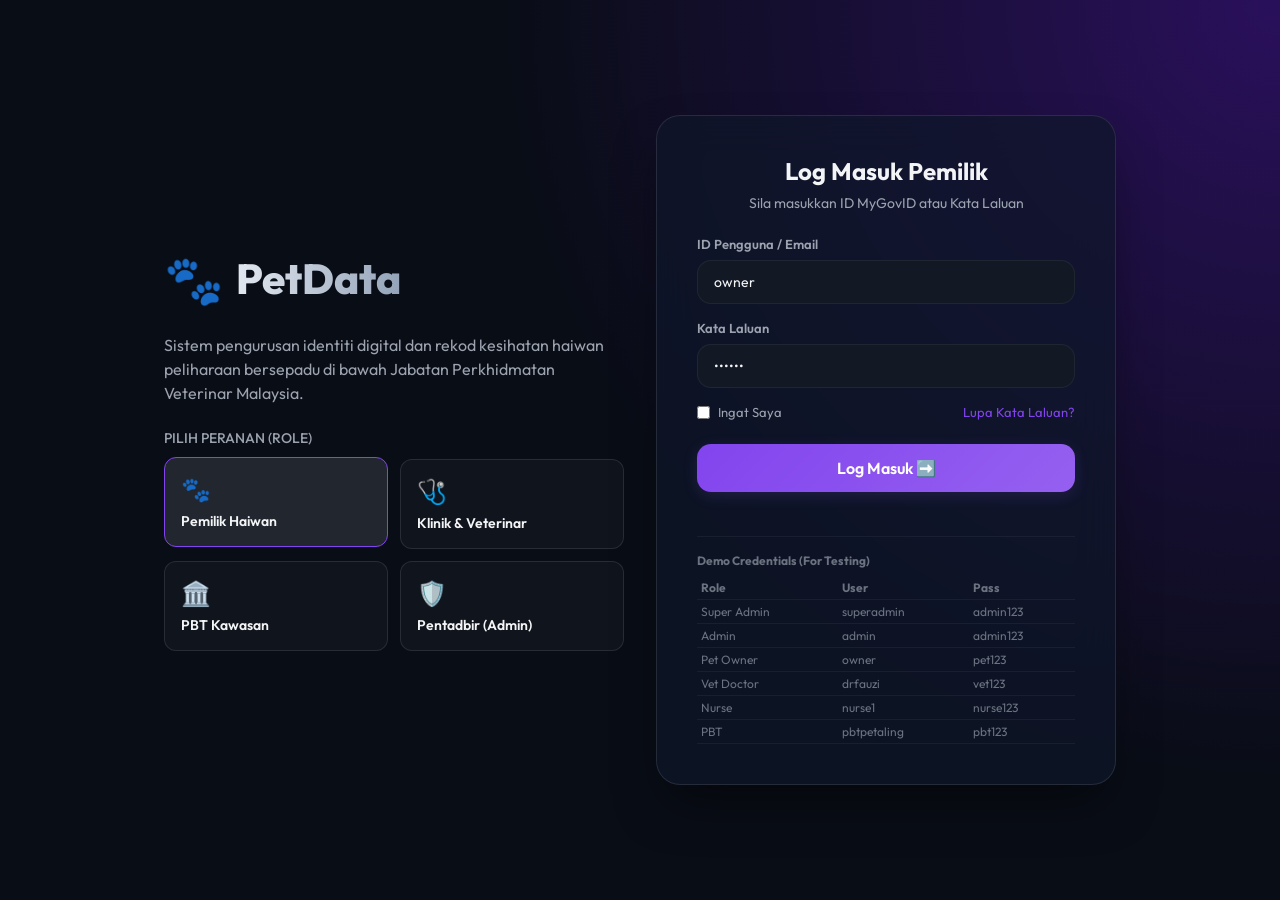
==== admin.html @ 76ea4204 "feat: Add Role-Based Access Control (RBAC) and Login Portal - Added login.html with role selector ca" ====
<!DOCTYPE html>
<html lang="ms">
<head>
  <meta charset="UTF-8">
  <meta name="viewport" content="width=device-width, initial-scale=1.0">
  <title>🛡️ PetData — Admin Dashboard</title>
  <link rel="stylesheet" href="./style.css">
  <style>
    /* Admin specific overrides */
    .app-container {
      --primary: hsl(217, 91%, 60%); /* Blue tint for admin */
      --secondary: hsl(217, 30%, 20%);
    }
  </style>
</head>
<body>
  <div class="app-container">
    
    <!-- --- Sidebar Navigation --- -->
    <aside class="sidebar">
      <div class="logo-container">
        <div class="logo-icon" style="background: linear-gradient(135deg, var(--primary), #1e3a8a);">🛡️</div>
        <div class="logo-text">Admin Panel</div>
      </div>
      
      <nav class="nav-menu">
        <div class="nav-item active" data-tab="admin-dash" id="nav-admin-dash">
          <span class="nav-icon">📈</span>
          <span>Ringkasan Keseluruhan</span>
        </div>
        <div class="nav-item" data-tab="admin-users" id="nav-admin-users">
          <span class="nav-icon">👥</span>
          <span>Pengurusan Pengguna</span>
        </div>
        <div class="nav-item" data-tab="admin-approval" id="nav-admin-approval">
          <span class="nav-icon">✅</span>
          <span>Kelulusan Pendaftaran</span>
        </div>
        <div class="nav-item" data-tab="admin-clinics" id="nav-admin-clinics">
          <span class="nav-icon">🏥</span>
          <span>Klinik & Veterinar</span>
        </div>
        <!-- Super Admin Only tabs -->
        <div class="nav-item superadmin-only" data-tab="admin-audit" id="nav-admin-audit" style="display: none;">
          <span class="nav-icon">📋</span>
          <span>Log Audit Sistem</span>
        </div>
        <div class="nav-item superadmin-only" data-tab="admin-settings" id="nav-admin-settings" style="display: none;">
          <span class="nav-icon">⚙️</span>
          <span>Tetapan API DVS</span>
        </div>
      </nav>
      
      <div class="sidebar-footer">
        <div class="theme-switch-container">
          <span>Mod Cerah / Gelap</span>
          <div class="theme-toggle" id="theme-toggle-btn"></div>
        </div>
      </div>
    </aside>

    <!-- --- Main Display Area --- -->
    <main class="main-window">
      
      <header class="top-header">
        <div class="header-title-section">
          <h1 id="page-title">Papan Pemuka Pentadbir</h1>
          <p id="page-subtitle">Pusat kawalan utama PetData DVS.</p>
        </div>
        
        <div class="header-controls">
          <!-- Auth User Info Injection -->
          <div class="user-profile-badge" style="display: flex; align-items: center; gap: 10px;">
            <div class="user-avatar" id="user-avatar-display">--</div>
            <div style="display: flex; flex-direction: column; line-height: 1.2;">
              <span class="user-name" id="user-name-display" style="font-weight: 600;">Loading...</span>
              <span id="user-role-display" style="font-size: 11px; font-weight: 600;">--</span>
            </div>
          </div>
          <button id="logout-btn" class="btn-secondary" style="padding: 6px 12px; font-size: 12px; margin-left: 8px; border-color: rgba(239, 68, 68, 0.3); color: var(--danger);">Log Keluar</button>
        </div>
      </header>

      <div class="content-body">
        
        <!-- SECTION: DASHBOARD -->
        <section class="tab-pane active" id="tab-admin-dash">
          <div class="widget-row" style="margin-bottom: 24px;">
            <div class="glass-card metric-card">
              <div class="metric-icon">👥</div>
              <div class="metric-data">
                <h3>Jumlah Pengguna Aktif</h3>
                <div class="metric-value">12,450</div>
              </div>
            </div>
            <div class="glass-card metric-card">
              <div class="metric-icon">🐾</div>
              <div class="metric-data">
                <h3>Haiwan Berdaftar</h3>
                <div class="metric-value">34,192</div>
              </div>
            </div>
            <div class="glass-card metric-card">
              <div class="metric-icon">🏥</div>
              <div class="metric-data">
                <h3>Klinik Panel DVS</h3>
                <div class="metric-value">84</div>
              </div>
            </div>
            <div class="glass-card metric-card">
              <div class="metric-icon">⏳</div>
              <div class="metric-data">
                <h3>Menunggu Kelulusan</h3>
                <div class="metric-value" style="color: var(--warning);">142</div>
              </div>
            </div>
          </div>
          
          <div class="dashboard-grid">
            <div class="glass-card">
              <h3>Statistik Pendaftaran Bulanan</h3>
              <div style="height: 250px; display: flex; align-items: center; justify-content: center; border: 1px dashed rgba(255,255,255,0.1); margin-top: 16px; border-radius: 8px;">
                <span style="color: var(--text-secondary);">[ Carta Bar Pendaftaran - Ruang Mockup ]</span>
              </div>
            </div>
            <div class="glass-card">
              <h3>Notis Sistem Terkini</h3>
              <ul style="padding-left: 20px; color: var(--text-secondary); margin-top: 16px; display: flex; flex-direction: column; gap: 12px;">
                <li><strong>Update v1.2:</strong> Modul NFC telah dikemaskini.</li>
                <li><strong>Penyelenggaraan:</strong> Vet Registry API downtime pada 15 Jun (2AM - 4AM).</li>
                <li><strong>Laporan Kes:</strong> Peningkatan kes Sporo di daerah Klang. Alert dihantar ke klinik.</li>
              </ul>
            </div>
          </div>
        </section>

        <!-- SECTION: PENGGUNA -->
        <section class="tab-pane" id="tab-admin-users">
          <div class="glass-card">
            <div style="display: flex; justify-content: space-between; align-items: center; margin-bottom: 20px;">
              <h2>Pengurusan Pengguna Sistem</h2>
              <button class="btn-primary">➕ Tambah Pengguna</button>
            </div>
            
            <div style="overflow-x: auto;">
              <table class="history-table" style="width: 100%;">
                <thead>
                  <tr>
                    <th>ID</th>
                    <th>Nama</th>
                    <th>Email</th>
                    <th>Peranan (Role)</th>
                    <th>Tindakan</th>
                  </tr>
                </thead>
                <tbody>
                  <tr>
                    <td>OW001</td>
                    <td>Engku Helmy</td>
                    <td>engkuhelmy@gmail.com</td>
                    <td><span class="badge" style="background: var(--bg-tertiary);">Pet Owner</span></td>
                    <td><button class="btn-secondary" style="padding: 4px 8px; font-size: 12px;">Edit</button></td>
                  </tr>
                  <tr>
                    <td>VT001</td>
                    <td>Dr. Fauzi Ahmad</td>
                    <td>drfauzi@klinikvet.gov.my</td>
                    <td><span class="badge" style="background: rgba(20, 184, 166, 0.2); color: #2dd4bf;">Veterinar</span></td>
                    <td><button class="btn-secondary" style="padding: 4px 8px; font-size: 12px;">Edit</button></td>
                  </tr>
                  <tr>
                    <td>PB001</td>
                    <td>En. Razif Othman</td>
                    <td>razif@pbt.gov.my</td>
                    <td><span class="badge" style="background: rgba(249, 115, 22, 0.2); color: #fb923c;">PBT</span></td>
                    <td><button class="btn-secondary" style="padding: 4px 8px; font-size: 12px;">Edit</button></td>
                  </tr>
                </tbody>
              </table>
            </div>
          </div>
        </section>

      </div>
    </main>
  </div>

  <script src="./auth.js"></script>
  <script>
    document.addEventListener('DOMContentLoaded', () => {
      // 1. Guard route: Only superadmin and admin allowed
      const currentUser = requireAuth(['superadmin', 'admin']);
      if (!currentUser) return; // Will redirect

      // 2. Inject standard auth header UI
      injectAuthHeader(currentUser);

      // 3. UI logic specific to Super Admin
      if (currentUser.role === 'superadmin') {
        document.querySelectorAll('.superadmin-only').forEach(el => {
          el.style.display = 'flex';
        });
      }

      // Simple tab switching logic for admin
      const tabs = document.querySelectorAll('.nav-item');
      const panes = document.querySelectorAll('.tab-pane');
      
      tabs.forEach(tab => {
        tab.addEventListener('click', () => {
          if(!tab.hasAttribute('data-tab')) return;
          tabs.forEach(t => t.classList.remove('active'));
          panes.forEach(p => p.classList.remove('active'));
          
          tab.classList.add('active');
          const target = document.getElementById('tab-' + tab.getAttribute('data-tab'));
          if(target) target.classList.add('active');
        });
      });
    });
  </script>
</body>
</html>
---- style.css ----
@import url('https://fonts.googleapis.com/css2?family=Outfit:wght@300;400;500;600;700;800&display=swap');

/* --- Root Variables & Theme Tokens --- */
:root {
  /* Colors - HSL Base (Dark Mode default) */
  --bg-primary: #090d16;
  --bg-secondary: #121824;
  --bg-tertiary: #1b2336;
  --border-color: rgba(255, 255, 255, 0.06);
  --border-color-hover: rgba(255, 255, 255, 0.12);
  
  --text-primary: #f3f4f6;
  --text-secondary: #9ca3af;
  --text-muted: #6b7280;

  --primary: hsl(262, 83%, 60%);
  --primary-hover: hsl(262, 83%, 66%);
  --primary-glow: rgba(139, 92, 246, 0.15);
  
  --secondary: hsl(190, 90%, 50%);
  --secondary-hover: hsl(190, 90%, 60%);
  --secondary-glow: rgba(6, 189, 254, 0.15);

  --success: hsl(142, 72%, 40%);
  --success-bg: rgba(16, 185, 129, 0.1);
  --warning: hsl(38, 92%, 50%);
  --warning-bg: rgba(245, 158, 11, 0.1);
  --danger: hsl(0, 84%, 60%);
  --danger-bg: rgba(239, 68, 68, 0.1);

  --glass-bg: rgba(18, 24, 36, 0.65);
  --glass-blur: 16px;
  --glass-shadow: 0 8px 32px 0 rgba(0, 0, 0, 0.3);

  --font-main: 'Outfit', -apple-system, BlinkMacSystemFont, "Segoe UI", Roboto, sans-serif;
  
  --radius-sm: 8px;
  --radius-md: 14px;
  --radius-lg: 24px;
  
  --transition-fast: 0.2s cubic-bezier(0.4, 0, 0.2, 1);
  --transition-normal: 0.3s cubic-bezier(0.4, 0, 0.2, 1);
  --transition-slow: 0.5s cubic-bezier(0.4, 0, 0.2, 1);
}

/* Light Mode Override */
[data-theme="light"] {
  --bg-primary: #f8fafc;
  --bg-secondary: #ffffff;
  --bg-tertiary: #f1f5f9;
  --border-color: rgba(0, 0, 0, 0.06);
  --border-color-hover: rgba(0, 0, 0, 0.12);
  
  --text-primary: #0f172a;
  --text-secondary: #475569;
  --text-muted: #94a3b8;

  --primary: hsl(262, 83%, 54%);
  --primary-hover: hsl(262, 83%, 45%);
  --primary-glow: rgba(139, 92, 246, 0.1);

  --glass-bg: rgba(255, 255, 255, 0.75);
  --glass-shadow: 0 8px 32px 0 rgba(31, 38, 135, 0.06);
}

/* --- Base & Reset Rules --- */
* {
  box-sizing: border-box;
  margin: 0;
  padding: 0;
  scrollbar-width: thin;
  scrollbar-color: var(--border-color-hover) transparent;
}

::-webkit-scrollbar {
  width: 6px;
  height: 6px;
}
::-webkit-scrollbar-thumb {
  background: var(--border-color-hover);
  border-radius: 10px;
}
::-webkit-scrollbar-track {
  background: transparent;
}

body {
  font-family: var(--font-main);
  background-color: var(--bg-primary);
  color: var(--text-primary);
  min-height: 100vh;
  display: flex;
  overflow-x: hidden;
  transition: background-color var(--transition-normal), color var(--transition-normal);
}

button, input, select, textarea {
  font-family: inherit;
  color: inherit;
  outline: none;
}

a {
  text-decoration: none;
  color: inherit;
}

/* --- App Shell Layout --- */
.app-container {
  display: flex;
  width: 100vw;
  height: 100vh;
  position: relative;
  overflow: hidden;
}

/* --- Sidebar --- */
.sidebar {
  width: 280px;
  background-color: var(--bg-secondary);
  border-right: 1px solid var(--border-color);
  display: flex;
  flex-direction: column;
  padding: 24px;
  flex-shrink: 0;
  transition: width var(--transition-normal), transform var(--transition-normal);
  z-index: 100;
}

.logo-container {
  display: flex;
  align-items: center;
  gap: 12px;
  margin-bottom: 32px;
  padding: 8px 4px;
}

.logo-icon {
  background: linear-gradient(135deg, var(--primary), var(--secondary));
  width: 42px;
  height: 42px;
  border-radius: var(--radius-md);
  display: flex;
  align-items: center;
  justify-content: center;
  font-size: 20px;
  box-shadow: 0 0 15px var(--primary-glow);
}

.logo-text {
  font-weight: 800;
  font-size: 22px;
  letter-spacing: -0.5px;
  background: linear-gradient(135deg, var(--text-primary), var(--text-secondary));
  -webkit-background-clip: text;
  -webkit-text-fill-color: transparent;
}

.nav-menu {
  display: flex;
  flex-direction: column;
  gap: 8px;
  flex-grow: 1;
}

.nav-item {
  display: flex;
  align-items: center;
  gap: 14px;
  padding: 12px 16px;
  border-radius: var(--radius-md);
  font-size: 15px;
  font-weight: 500;
  color: var(--text-secondary);
  border: 1px solid transparent;
  cursor: pointer;
  transition: all var(--transition-fast);
}

.nav-item:hover {
  color: var(--text-primary);
  background-color: var(--bg-tertiary);
  border-color: var(--border-color);
  transform: translateX(4px);
}

.nav-item.active {
  color: #ffffff;
  background: linear-gradient(135deg, var(--primary), var(--primary-hover));
  box-shadow: 0 4px 20px var(--primary-glow);
  transform: translateX(0);
}

.nav-icon {
  font-size: 18px;
}

/* Sidebar Footer (Theme & Sync status) */
.sidebar-footer {
  margin-top: 24px;
  padding-top: 18px;
  border-top: 1px solid var(--border-color);
  display: flex;
  flex-direction: column;
  gap: 16px;
}

.sync-status {
  display: flex;
  align-items: center;
  gap: 10px;
  font-size: 13px;
  color: var(--text-muted);
}

.status-dot {
  width: 8px;
  height: 8px;
  border-radius: 50%;
  background-color: var(--success);
  box-shadow: 0 0 8px var(--success);
  position: relative;
}

.status-dot.syncing {
  background-color: var(--warning);
  box-shadow: 0 0 8px var(--warning);
  animation: pulse-warn 1.5s infinite alternate;
}

@keyframes pulse-warn {
  0% { opacity: 0.4; }
  100% { opacity: 1; }
}

/* --- Theme Toggle Switch --- */
.theme-switch-container {
  display: flex;
  align-items: center;
  justify-content: space-between;
  background-color: var(--bg-tertiary);
  padding: 8px 12px;
  border-radius: var(--radius-sm);
  font-size: 13px;
}

.theme-toggle {
  width: 44px;
  height: 24px;
  background-color: var(--border-color-hover);
  border-radius: 12px;
  position: relative;
  cursor: pointer;
  transition: background-color var(--transition-fast);
}

.theme-toggle::before {
  content: '';
  position: absolute;
  top: 3px;
  left: 3px;
  width: 18px;
  height: 18px;
  background-color: #ffffff;
  border-radius: 50%;
  transition: transform var(--transition-fast);
  box-shadow: 0 1px 3px rgba(0,0,0,0.2);
}

[data-theme="light"] .theme-toggle {
  background-color: var(--primary);
}

[data-theme="light"] .theme-toggle::before {
  transform: translateX(20px);
}

/* --- Main Display Window --- */
.main-window {
  flex-grow: 1;
  height: 100vh;
  display: flex;
  flex-direction: column;
  overflow-y: auto;
  position: relative;
  background: radial-gradient(circle at top right, var(--primary-glow), transparent 45%),
              radial-gradient(circle at bottom left, var(--secondary-glow), transparent 45%),
              var(--bg-primary);
  background-attachment: fixed;
}

/* --- Top Header Area --- */
.top-header {
  padding: 24px 40px;
  display: flex;
  align-items: center;
  justify-content: space-between;
  border-bottom: 1px solid var(--border-color);
  backdrop-filter: blur(10px);
  position: sticky;
  top: 0;
  z-index: 10;
}

.header-title-section h1 {
  font-size: 24px;
  font-weight: 700;
  letter-spacing: -0.5px;
}

.header-title-section p {
  font-size: 14px;
  color: var(--text-secondary);
  margin-top: 4px;
}

.header-controls {
  display: flex;
  align-items: center;
  gap: 16px;
}

/* Pet Switcher UI */
.pet-selector-wrapper {
  position: relative;
}

.pet-select-btn {
  background-color: var(--bg-secondary);
  border: 1px solid var(--border-color);
  border-radius: var(--radius-md);
  padding: 8px 16px;
  display: flex;
  align-items: center;
  gap: 10px;
  font-size: 14px;
  font-weight: 600;
  cursor: pointer;
  transition: all var(--transition-fast);
}

.pet-select-btn:hover {
  background-color: var(--bg-tertiary);
  border-color: var(--border-color-hover);
}

.pet-avatar-mini {
  width: 24px;
  height: 24px;
  border-radius: 50%;
  object-fit: cover;
  background-color: var(--bg-tertiary);
  border: 1.5px solid var(--primary);
  display: flex;
  align-items: center;
  justify-content: center;
}

.pet-switcher-dropdown {
  position: absolute;
  top: calc(100% + 8px);
  right: 0;
  width: 240px;
  background-color: var(--glass-bg);
  backdrop-filter: blur(var(--glass-blur));
  border: 1px solid var(--border-color);
  border-radius: var(--radius-md);
  box-shadow: var(--glass-shadow);
  padding: 8px;
  display: none;
  flex-direction: column;
  gap: 4px;
  z-index: 50;
  transform: translateY(-10px);
  opacity: 0;
  transition: opacity var(--transition-fast), transform var(--transition-fast);
}

.pet-switcher-dropdown.show {
  display: flex;
  transform: translateY(0);
  opacity: 1;
}

.dropdown-item {
  display: flex;
  align-items: center;
  justify-content: space-between;
  padding: 10px 12px;
  border-radius: var(--radius-sm);
  cursor: pointer;
  transition: background var(--transition-fast);
}

.dropdown-item:hover {
  background-color: var(--bg-tertiary);
}

.dropdown-item-info {
  display: flex;
  align-items: center;
  gap: 10px;
}

.dropdown-item-name {
  font-size: 14px;
  font-weight: 600;
}

.dropdown-item-breed {
  font-size: 11px;
  color: var(--text-muted);
}

.add-pet-dd-btn {
  display: flex;
  align-items: center;
  justify-content: center;
  gap: 8px;
  padding: 10px;
  margin-top: 6px;
  border-top: 1px solid var(--border-color);
  font-size: 13px;
  font-weight: 600;
  color: var(--primary);
  width: 100%;
  text-align: center;
  cursor: pointer;
}

.add-pet-dd-btn:hover {
  background-color: rgba(139, 92, 246, 0.05);
}

/* User Profile Badge */
.user-profile-badge {
  display: flex;
  align-items: center;
  gap: 10px;
  padding: 6px 12px;
  border-radius: var(--radius-md);
  background-color: var(--bg-secondary);
  border: 1px solid var(--border-color);
}

.user-avatar {
  width: 28px;
  height: 28px;
  border-radius: 50%;
  background: linear-gradient(135deg, var(--secondary), var(--primary));
  display: flex;
  align-items: center;
  justify-content: center;
  font-weight: 600;
  font-size: 12px;
  color: #fff;
}

.user-name {
  font-size: 13px;
  font-weight: 500;
}

/* Notification Button */
.notif-btn {
  background: var(--bg-secondary);
  border: 1px solid var(--border-color);
  width: 40px;
  height: 40px;
  border-radius: var(--radius-md);
  display: flex;
  align-items: center;
  justify-content: center;
  cursor: pointer;
  position: relative;
  transition: all var(--transition-fast);
}

.notif-btn:hover {
  background-color: var(--bg-tertiary);
  border-color: var(--border-color-hover);
}

.notif-badge {
  position: absolute;
  top: 8px;
  right: 8px;
  width: 8px;
  height: 8px;
  background-color: var(--danger);
  border-radius: 50%;
  box-shadow: 0 0 6px var(--danger);
}

/* --- Main Dashboard Container --- */
.content-body {
  padding: 40px;
  flex-grow: 1;
}

.tab-pane {
  display: none;
  animation: fade-in 0.4s ease forwards;
}

.tab-pane.active {
  display: block;
}

@keyframes fade-in {
  from { opacity: 0; transform: translateY(10px); }
  to { opacity: 1; transform: translateY(0); }
}

/* --- Dashboard Overview Widgets --- */
.dashboard-grid {
  display: grid;
  grid-template-columns: 2fr 1fr;
  gap: 24px;
  margin-bottom: 24px;
}

@media (max-width: 1024px) {
  .dashboard-grid {
    grid-template-columns: 1fr;
  }
}

.dashboard-left {
  display: flex;
  flex-direction: column;
  gap: 24px;
}

.widget-row {
  display: grid;
  grid-template-columns: repeat(auto-fit, minmax(220px, 1fr));
  gap: 16px;
}

/* Widget Cards */
.glass-card {
  background-color: var(--glass-bg);
  backdrop-filter: blur(var(--glass-blur));
  border: 1px solid var(--border-color);
  border-radius: var(--radius-lg);
  box-shadow: var(--glass-shadow);
  padding: 24px;
  transition: border-color var(--transition-fast), transform var(--transition-fast);
  position: relative;
  overflow: hidden;
}

.glass-card:hover {
  border-color: var(--border-color-hover);
  transform: translateY(-2px);
}

.metric-card {
  display: flex;
  align-items: center;
  gap: 16px;
}

.metric-icon {
  width: 52px;
  height: 52px;
  border-radius: var(--radius-md);
  background: var(--bg-tertiary);
  display: flex;
  align-items: center;
  justify-content: center;
  font-size: 24px;
}

.metric-data h3 {
  font-size: 13px;
  color: var(--text-secondary);
  font-weight: 500;
  text-transform: uppercase;
  letter-spacing: 0.5px;
}

.metric-value {
  font-size: 20px;
  font-weight: 700;
  margin-top: 4px;
  display: flex;
  align-items: baseline;
  gap: 4px;
}

.metric-label {
  font-size: 11px;
  color: var(--text-muted);
}

/* SVG Chart Styles */
.chart-widget {
  height: 320px;
  display: flex;
  flex-direction: column;
  justify-content: space-between;
}

.chart-header {
  display: flex;
  justify-content: space-between;
  align-items: center;
}

.chart-title {
  font-size: 16px;
  font-weight: 700;
}

.chart-controls {
  display: flex;
  gap: 8px;
}

.chart-btn {
  background-color: var(--bg-tertiary);
  border: 1px solid var(--border-color);
  font-size: 12px;
  font-weight: 600;
  padding: 6px 12px;
  border-radius: var(--radius-sm);
  cursor: pointer;
}

.chart-btn:hover {
  border-color: var(--border-color-hover);
}

.chart-container {
  flex-grow: 1;
  width: 100%;
  margin-top: 16px;
  position: relative;
}

/* SVGs Styling */
.chart-svg {
  width: 100%;
  height: 100%;
  overflow: visible;
}

.chart-line {
  fill: none;
  stroke: var(--primary);
  stroke-width: 3;
  stroke-linecap: round;
  stroke-linejoin: round;
  filter: drop-shadow(0 4px 10px var(--primary-glow));
  stroke-dasharray: 1000;
  stroke-dashoffset: 1000;
  animation: draw-line 2s ease-out forwards;
}

@keyframes draw-line {
  to { stroke-dashoffset: 0; }
}

.chart-area {
  fill: url(#chart-gradient);
  opacity: 0.15;
}

.chart-grid-line {
  stroke: var(--border-color);
  stroke-width: 1;
  stroke-dasharray: 4;
}

.chart-point {
  fill: var(--primary);
  stroke: var(--bg-secondary);
  stroke-width: 2.5;
  transition: r var(--transition-fast), fill var(--transition-fast);
  cursor: pointer;
}

.chart-point:hover {
  r: 7;
  fill: var(--secondary);
}

.chart-label-text {
  font-size: 10px;
  fill: var(--text-secondary);
  text-anchor: middle;
}

/* Sidebar Dashboard Info (Right Panel) */
.dashboard-right {
  display: flex;
  flex-direction: column;
  gap: 24px;
}

/* Animal Profile card details */
.pet-identity-card {
  display: flex;
  flex-direction: column;
  align-items: center;
  text-align: center;
  padding: 32px 24px;
}

.pet-avatar-large-container {
  position: relative;
  margin-bottom: 16px;
}

.pet-avatar-large {
  width: 100px;
  height: 100px;
  border-radius: 50%;
  object-fit: cover;
  border: 3px solid var(--primary);
  box-shadow: 0 0 20px var(--primary-glow);
}

.pet-tag-indicator {
  position: absolute;
  bottom: 0;
  right: 0;
  width: 28px;
  height: 28px;
  background: linear-gradient(135deg, var(--secondary), var(--primary));
  border-radius: 50%;
  display: flex;
  align-items: center;
  justify-content: center;
  font-size: 14px;
  border: 2px solid var(--bg-secondary);
}

.pet-name-large {
  font-size: 22px;
  font-weight: 700;
}

.pet-breed-large {
  font-size: 13px;
  color: var(--text-secondary);
  margin-top: 4px;
}

.pet-uuid {
  font-size: 11px;
  font-family: monospace;
  color: var(--text-muted);
  background-color: var(--bg-tertiary);
  padding: 4px 8px;
  border-radius: 6px;
  margin-top: 8px;
}

.profile-quick-stats {
  display: grid;
  grid-template-columns: 1fr 1fr;
  width: 100%;
  border-top: 1px solid var(--border-color);
  margin-top: 24px;
  padding-top: 20px;
  gap: 16px;
}

.stat-item h4 {
  font-size: 11px;
  color: var(--text-muted);
  text-transform: uppercase;
  letter-spacing: 0.5px;
}

.stat-item p {
  font-size: 14px;
  font-weight: 600;
  margin-top: 4px;
}

/* Food Logs List styling */
.food-history-widget {
  display: flex;
  flex-direction: column;
  max-height: 260px;
}

.food-log-list {
  display: flex;
  flex-direction: column;
  gap: 10px;
  overflow-y: auto;
  margin-top: 12px;
  padding-right: 4px;
}

.food-log-item {
  display: flex;
  align-items: center;
  justify-content: space-between;
  padding: 10px 14px;
  background-color: var(--bg-tertiary);
  border: 1px solid var(--border-color);
  border-radius: var(--radius-sm);
  font-size: 13px;
}

.food-log-icon {
  font-size: 16px;
}

.food-log-info {
  display: flex;
  flex-direction: column;
  gap: 2px;
  flex-grow: 1;
  margin-left: 12px;
}

.food-type-badge {
  font-size: 9px;
  padding: 2px 6px;
  border-radius: 4px;
  font-weight: 700;
  width: fit-content;
  text-transform: uppercase;
}

.food-type-dry { background-color: rgba(139, 92, 246, 0.15); color: var(--primary); }
.food-type-wet { background-color: rgba(6, 189, 254, 0.15); color: var(--secondary); }
.food-type-raw { background-color: rgba(239, 68, 68, 0.15); color: var(--danger); }
.food-type-supplement { background-color: rgba(16, 185, 129, 0.15); color: var(--success); }

.food-log-brand {
  font-weight: 600;
}

.food-log-date {
  font-size: 11px;
  color: var(--text-muted);
}

/* --- Timeline Styles (Travel & Medical) --- */
.timeline {
  position: relative;
  padding-left: 32px;
  margin-top: 16px;
}

.timeline::before {
  content: '';
  position: absolute;
  left: 11px;
  top: 8px;
  bottom: 8px;
  width: 2px;
  background-color: var(--border-color);
}

.timeline-item {
  position: relative;
  margin-bottom: 24px;
}

.timeline-item:last-child {
  margin-bottom: 0;
}

.timeline-badge {
  position: absolute;
  left: -32px;
  top: 4px;
  width: 24px;
  height: 24px;
  border-radius: 50%;
  background-color: var(--bg-tertiary);
  border: 2px solid var(--border-color);
  display: flex;
  align-items: center;
  justify-content: center;
  font-size: 12px;
  z-index: 2;
}

.timeline-item.status-green .timeline-badge { border-color: var(--success); }
.timeline-item.status-yellow .timeline-badge { border-color: var(--warning); }
.timeline-item.status-red .timeline-badge { border-color: var(--danger); }

.timeline-content {
  background-color: var(--bg-secondary);
  border: 1px solid var(--border-color);
  border-radius: var(--radius-md);
  padding: 16px 20px;
}

.timeline-header {
  display: flex;
  justify-content: space-between;
  align-items: center;
  margin-bottom: 6px;
}

.timeline-title {
  font-size: 15px;
  font-weight: 700;
}

.timeline-date {
  font-size: 12px;
  color: var(--text-muted);
}

.timeline-desc {
  font-size: 13px;
  color: var(--text-secondary);
}

.timeline-details {
  display: flex;
  gap: 16px;
  margin-top: 10px;
  font-size: 11px;
  color: var(--text-muted);
  flex-wrap: wrap;
}

.flag-icon {
  font-size: 14px;
}

/* --- Certificates Tab Layout --- */
.certs-grid {
  display: grid;
  grid-template-columns: repeat(auto-fill, minmax(280px, 1fr));
  gap: 24px;
}

.cert-card {
  display: flex;
  flex-direction: column;
  justify-content: space-between;
  height: 220px;
}

.cert-header {
  display: flex;
  justify-content: space-between;
  align-items: flex-start;
}

.cert-type {
  font-size: 12px;
  font-weight: 700;
  text-transform: uppercase;
  color: var(--primary);
}

.cert-status {
  font-size: 10px;
  padding: 3px 8px;
  border-radius: 12px;
  font-weight: 600;
}

.cert-name {
  font-size: 18px;
  font-weight: 700;
  margin-top: 12px;
}

.cert-meta {
  font-size: 12px;
  color: var(--text-secondary);
  margin-top: 6px;
}

.cert-footer {
  display: flex;
  justify-content: space-between;
  align-items: center;
  border-top: 1px solid var(--border-color);
  padding-top: 14px;
  margin-top: auto;
}

.cert-id {
  font-family: monospace;
  font-size: 11px;
  color: var(--text-muted);
}

.cert-btn-group {
  display: flex;
  gap: 8px;
}

.btn-icon {
  background: var(--bg-tertiary);
  border: 1px solid var(--border-color);
  width: 32px;
  height: 32px;
  border-radius: 8px;
  display: flex;
  align-items: center;
  justify-content: center;
  cursor: pointer;
  transition: all var(--transition-fast);
}

.btn-icon:hover {
  border-color: var(--border-color-hover);
  background-color: var(--bg-secondary);
}

/* --- Status badges --- */
.badge {
  font-size: 11px;
  padding: 4px 8px;
  border-radius: var(--radius-sm);
  font-weight: 600;
}

.badge-green { background-color: var(--success-bg); color: var(--success); }
.badge-yellow { background-color: var(--warning-bg); color: var(--warning); }
.badge-red { background-color: var(--danger-bg); color: var(--danger); }

/* --- Ownership Transfer Tab --- */
.transfer-container {
  max-width: 680px;
  margin: 0 auto;
  display: flex;
  flex-direction: column;
  gap: 24px;
}

.step-wizard {
  display: flex;
  justify-content: space-between;
  position: relative;
  margin-bottom: 12px;
}

.step-wizard::before {
  content: '';
  position: absolute;
  top: 14px;
  left: 20px;
  right: 20px;
  height: 2px;
  background-color: var(--border-color);
  z-index: 1;
}

.step-node {
  display: flex;
  flex-direction: column;
  align-items: center;
  position: relative;
  z-index: 2;
  gap: 8px;
  font-size: 12px;
  color: var(--text-muted);
}

.step-circle {
  width: 30px;
  height: 30px;
  border-radius: 50%;
  background-color: var(--bg-secondary);
  border: 2px solid var(--border-color);
  display: flex;
  align-items: center;
  justify-content: center;
  font-weight: 700;
  transition: all var(--transition-fast);
}

.step-node.active .step-circle {
  border-color: var(--primary);
  background-color: var(--primary);
  color: #fff;
  box-shadow: 0 0 10px var(--primary-glow);
}

.step-node.completed .step-circle {
  border-color: var(--success);
  background-color: var(--success);
  color: #fff;
}

.step-node.active { color: var(--text-primary); font-weight: 600; }
.step-node.completed { color: var(--success); }

/* Forms */
.form-group {
  display: flex;
  flex-direction: column;
  gap: 8px;
  margin-bottom: 16px;
}

.form-group label {
  font-size: 13px;
  font-weight: 600;
  color: var(--text-secondary);
}

.form-control {
  background-color: var(--bg-secondary);
  border: 1px solid var(--border-color);
  padding: 12px 16px;
  border-radius: var(--radius-md);
  font-size: 14px;
  transition: border-color var(--transition-fast);
}

.form-control:focus {
  border-color: var(--primary);
  box-shadow: 0 0 8px var(--primary-glow);
}

.btn-primary {
  background: linear-gradient(135deg, var(--primary), var(--primary-hover));
  color: #fff;
  border: none;
  padding: 12px 24px;
  border-radius: var(--radius-md);
  font-weight: 600;
  font-size: 14px;
  cursor: pointer;
  transition: all var(--transition-fast);
  display: flex;
  align-items: center;
  justify-content: center;
  gap: 8px;
  box-shadow: 0 4px 15px var(--primary-glow);
}

.btn-primary:hover {
  transform: translateY(-1px);
  box-shadow: 0 6px 20px var(--primary-glow);
}

.btn-secondary {
  background-color: var(--bg-tertiary);
  border: 1px solid var(--border-color);
  padding: 12px 24px;
  border-radius: var(--radius-md);
  font-weight: 600;
  font-size: 14px;
  cursor: pointer;
  transition: all var(--transition-fast);
}

.btn-secondary:hover {
  border-color: var(--border-color-hover);
  background-color: var(--bg-secondary);
}

/* History logs list */
.history-table {
  width: 100%;
  border-collapse: collapse;
  margin-top: 12px;
}

.history-table th, .history-table td {
  padding: 12px 16px;
  text-align: left;
  border-bottom: 1px solid var(--border-color);
  font-size: 13px;
}

.history-table th {
  font-weight: 700;
  color: var(--text-secondary);
}

/* --- NFC Collar register box --- */
.nfc-widget {
  display: flex;
  align-items: center;
  justify-content: space-between;
  padding: 24px;
  background: radial-gradient(circle at top right, rgba(6, 189, 254, 0.1), transparent),
              var(--glass-bg);
  border-radius: var(--radius-lg);
  border: 1px solid var(--border-color);
}

.nfc-status-info {
  display: flex;
  flex-direction: column;
  gap: 6px;
}

.nfc-badge-pulse {
  display: inline-flex;
  align-items: center;
  gap: 8px;
  font-size: 11px;
  font-weight: 700;
  text-transform: uppercase;
  color: var(--secondary);
}

.nfc-pulse-dot {
  width: 8px;
  height: 8px;
  background-color: var(--secondary);
  border-radius: 50%;
  animation: pulse-cyan 1.5s infinite;
}

@keyframes pulse-cyan {
  0% { transform: scale(0.9); opacity: 0.5; box-shadow: 0 0 0 0 rgba(6, 189, 254, 0.5); }
  70% { transform: scale(1); opacity: 1; box-shadow: 0 0 0 8px rgba(6, 189, 254, 0); }
  100% { transform: scale(0.9); opacity: 0.5; box-shadow: 0 0 0 0 rgba(6, 189, 254, 0); }
}

.nfc-btn-toggle {
  background-color: var(--bg-tertiary);
  border: 1px solid var(--border-color);
  border-radius: var(--radius-md);
  padding: 8px 16px;
  font-weight: 600;
  font-size: 13px;
  cursor: pointer;
}

.nfc-btn-toggle:hover {
  border-color: var(--secondary);
}

/* --- Appointment Booking elements --- */
.appointment-booking-grid {
  display: grid;
  grid-template-columns: 1.5fr 1fr;
  gap: 24px;
}

@media (max-width: 768px) {
  .appointment-booking-grid {
    grid-template-columns: 1fr;
  }
}

.calendar-picker {
  background-color: var(--bg-secondary);
  border: 1px solid var(--border-color);
  border-radius: var(--radius-md);
  padding: 16px;
}

.calendar-header {
  display: flex;
  justify-content: space-between;
  align-items: center;
  margin-bottom: 12px;
  font-weight: 700;
}

.calendar-grid {
  display: grid;
  grid-template-columns: repeat(7, 1fr);
  gap: 8px;
  text-align: center;
}

.calendar-day-label {
  font-size: 11px;
  font-weight: 700;
  color: var(--text-muted);
}

.calendar-day {
  aspect-ratio: 1;
  display: flex;
  align-items: center;
  justify-content: center;
  border-radius: 8px;
  font-size: 13px;
  cursor: pointer;
  transition: all var(--transition-fast);
}

.calendar-day:hover:not(.empty) {
  background-color: var(--bg-tertiary);
}

.calendar-day.active {
  background-color: var(--primary) !important;
  color: #fff;
  font-weight: 700;
}

.calendar-day.disabled {
  color: var(--text-muted);
  opacity: 0.3;
  pointer-events: none;
}

.slots-grid {
  display: grid;
  grid-template-columns: repeat(auto-fill, minmax(100px, 1fr));
  gap: 10px;
  margin-top: 12px;
}

.slot-item {
  border: 1px solid var(--border-color);
  background-color: var(--bg-secondary);
  text-align: center;
  padding: 10px;
  border-radius: 8px;
  font-size: 12px;
  font-weight: 600;
  cursor: pointer;
  transition: all var(--transition-fast);
}

.slot-item:hover:not(.booked) {
  border-color: var(--primary);
}

.slot-item.active {
  background-color: var(--primary);
  color: #fff;
  border-color: var(--primary);
}

.slot-item.booked {
  opacity: 0.3;
  pointer-events: none;
  background-color: var(--bg-tertiary);
}

/* --- Modals / Overlays --- */
.modal-overlay {
  position: fixed;
  top: 0;
  left: 0;
  width: 100vw;
  height: 100vh;
  background-color: rgba(0, 0, 0, 0.6);
  backdrop-filter: blur(8px);
  z-index: 1000;
  display: none;
  align-items: center;
  justify-content: center;
  padding: 20px;
  animation: fade-in 0.3s ease forwards;
}

.modal-overlay.show {
  display: flex;
}

.modal-content {
  background-color: var(--bg-secondary);
  border: 1px solid var(--border-color-hover);
  border-radius: var(--radius-lg);
  width: 100%;
  max-width: 520px;
  box-shadow: 0 20px 50px rgba(0,0,0,0.5);
  animation: slide-up 0.3s cubic-bezier(0.4, 0, 0.2, 1) forwards;
  overflow: hidden;
}

@keyframes slide-up {
  from { transform: translateY(30px); opacity: 0; }
  to { transform: translateY(0); opacity: 1; }
}

.modal-header {
  padding: 20px 24px;
  border-bottom: 1px solid var(--border-color);
  display: flex;
  justify-content: space-between;
  align-items: center;
}

.modal-title {
  font-size: 18px;
  font-weight: 700;
}

.modal-close {
  background: none;
  border: none;
  font-size: 20px;
  cursor: pointer;
  color: var(--text-secondary);
  transition: color var(--transition-fast);
}

.modal-close:hover {
  color: var(--text-primary);
}

.modal-body {
  padding: 24px;
  max-height: 70vh;
  overflow-y: auto;
}

.modal-footer {
  padding: 16px 24px;
  border-top: 1px solid var(--border-color);
  display: flex;
  justify-content: flex-end;
  gap: 12px;
  background-color: var(--bg-tertiary);
}

/* Certificate Print Template styling */
@media print {
  body {
    background: #fff;
    color: #000;
  }
  .sidebar, .top-header, .top-header-section, .btn-primary, .btn-secondary, .btn-icon, .modal-close {
    display: none !important;
  }
  .main-window {
    background: none;
    overflow: visible;
  }
  .modal-overlay {
    position: absolute;
    background: none;
    backdrop-filter: none;
    padding: 0;
  }
  .modal-content {
    border: none;
    box-shadow: none;
    max-width: 100%;
  }
}

/* Notification banner */
.toast-container {
  position: fixed;
  bottom: 24px;
  right: 24px;
  display: flex;
  flex-direction: column;
  gap: 12px;
  z-index: 2000;
}

.toast {
  background-color: var(--bg-secondary);
  border-left: 4px solid var(--primary);
  border-right: 1px solid var(--border-color);
  border-top: 1px solid var(--border-color);
  border-bottom: 1px solid var(--border-color);
  padding: 16px 20px;
  border-radius: var(--radius-sm);
  box-shadow: var(--glass-shadow);
  display: flex;
  align-items: center;
  gap: 12px;
  min-width: 300px;
  animation: slide-left 0.3s cubic-bezier(0.4, 0, 0.2, 1) forwards;
}

.toast.toast-success { border-left-color: var(--success); }
.toast.toast-warning { border-left-color: var(--warning); }
.toast.toast-danger { border-left-color: var(--danger); }

@keyframes slide-left {
  from { transform: translateX(50px); opacity: 0; }
  to { transform: translateX(0); opacity: 1; }
}

/* Responsive UI Adjustments */
@media (max-width: 768px) {
  body {
    flex-direction: column;
  }

  .app-container {
    flex-direction: column;
  }

  .sidebar {
    width: 100%;
    height: auto;
    border-right: none;
    border-bottom: 1px solid var(--border-color);
    padding: 16px 24px;
    flex-direction: row;
    align-items: center;
    justify-content: space-between;
  }

  .logo-container {
    margin-bottom: 0;
    padding: 0;
  }

  .nav-menu {
    position: fixed;
    bottom: 0;
    left: 0;
    right: 0;
    flex-direction: row;
    background-color: var(--bg-secondary);
    border-top: 1px solid var(--border-color);
    padding: 10px 16px;
    justify-content: space-around;
    z-index: 100;
    box-shadow: 0 -4px 20px rgba(0,0,0,0.15);
  }

  .nav-item {
    flex-direction: column;
    gap: 4px;
    padding: 8px;
    font-size: 10px;
    border: none;
  }

  .nav-item:hover {
    transform: none;
    background-color: transparent;
  }

  .nav-item.active {
    background: none;
    color: var(--primary);
    box-shadow: none;
  }

  .nav-item span:last-child {
    display: none; /* Hide labels on mobile bottom bar */
  }

  .sidebar-footer {
    display: none; /* Hide footer on mobile */
  }

  .main-window {
    height: calc(100vh - 75px - 60px); /* Adjust height for mobile top/bottom bars */
  }

  .top-header {
    padding: 16px 20px;
  }

  .content-body {
    padding: 20px 16px 80px 16px; /* Extra padding bottom for mobile menu */
  }
}
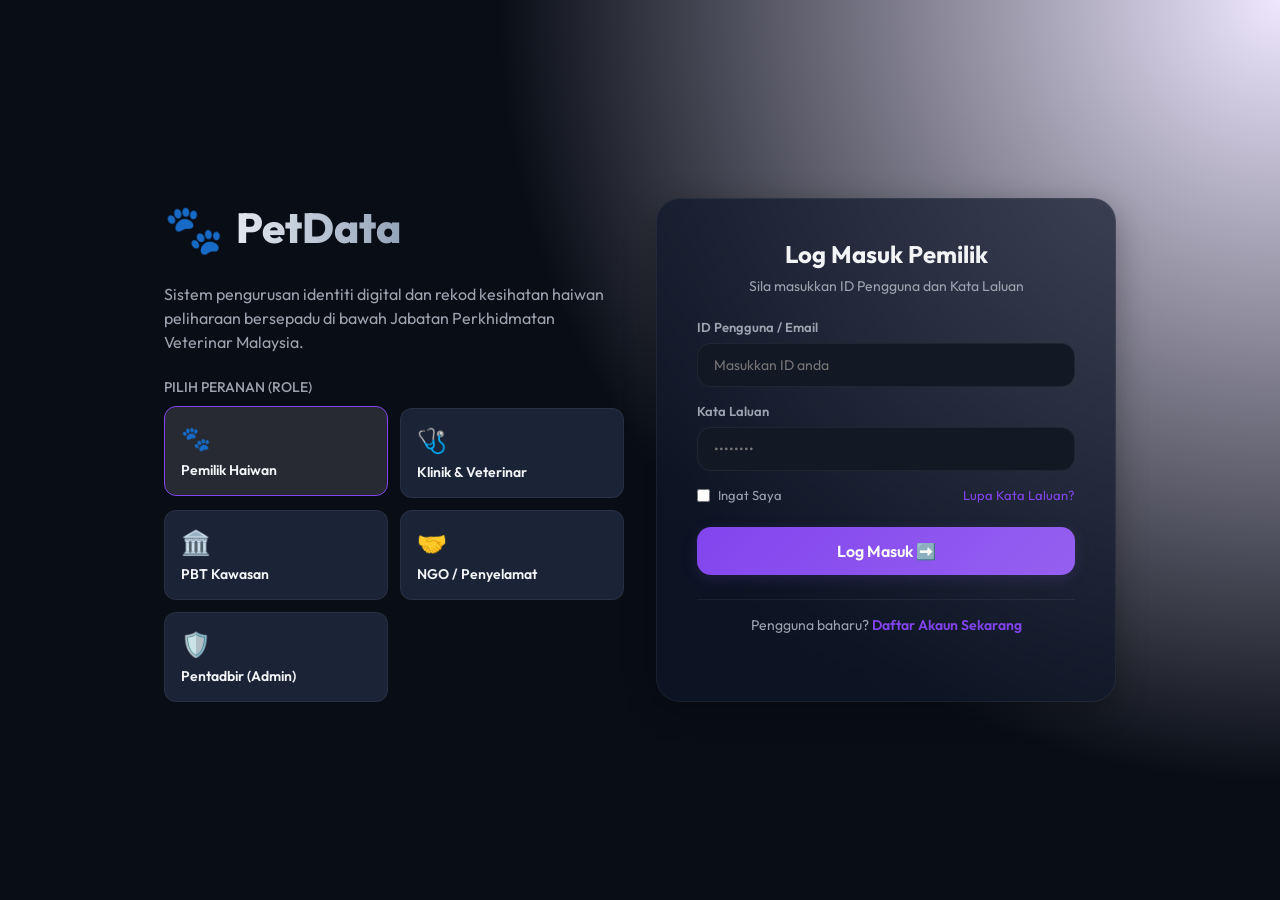
==== commit 48bdc0f4: "UI enhancements: remove demo credentials, fix mobile menu, update dark mode colors" ====
--- a/admin.html
+++ b/admin.html
@@ -119,7 +119,7 @@
           <div class="dashboard-grid">
             <div class="glass-card">
               <h3>Statistik Pendaftaran Bulanan</h3>
-              <div style="height: 250px; display: flex; align-items: center; justify-content: center; border: 1px dashed rgba(255,255,255,0.1); margin-top: 16px; border-radius: 8px;">
+              <div style="height: 250px; display: flex; align-items: center; justify-content: center; border: 1px dashed var(--border-color); margin-top: 16px; border-radius: 8px;">
                 <span style="color: var(--text-secondary);">[ Carta Bar Pendaftaran - Ruang Mockup ]</span>
               </div>
             </div>
--- a/style.css
+++ b/style.css
@@ -1514,7 +1514,9 @@
     background-color: var(--bg-secondary);
     border-top: 1px solid var(--border-color);
     padding: 10px 16px;
-    justify-content: space-around;
+    justify-content: flex-start;
+    overflow-x: auto;
+    gap: 16px;
     z-index: 100;
     box-shadow: 0 -4px 20px rgba(0,0,0,0.15);
   }
@@ -1522,9 +1524,10 @@
   .nav-item {
     flex-direction: column;
     gap: 4px;
-    padding: 8px;
+    padding: 8px 12px;
     font-size: 10px;
     border: none;
+    flex-shrink: 0;
   }
 
   .nav-item:hover {
@@ -1539,7 +1542,7 @@
   }
 
   .nav-item span:last-child {
-    display: none; /* Hide labels on mobile bottom bar */
+    display: block; /* Show labels since we can scroll */
   }
 
   .sidebar-footer {
